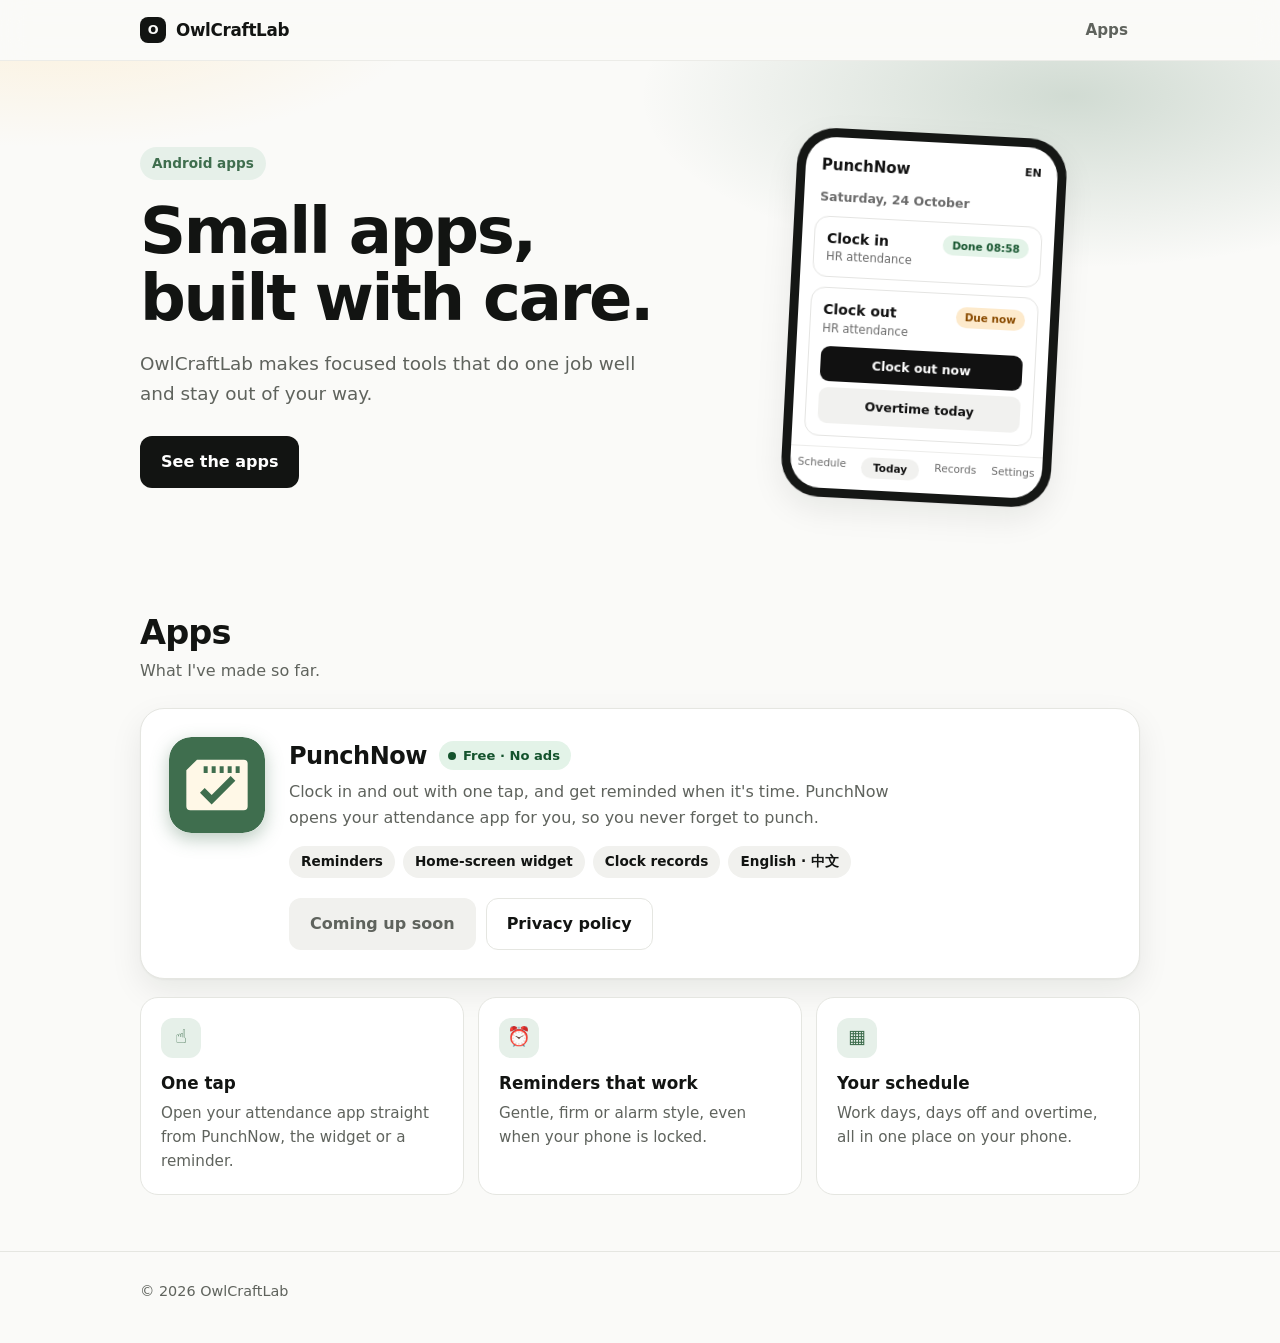
==== index.html @ ca29d02a "add PunchNow app info" ====
<!doctype html>
<html lang="en">
<head>
<meta charset="utf-8">
<meta name="viewport" content="width=device-width, initial-scale=1">
<title>OwlCraftLab – Apps</title>
<meta name="description" content="Small, careful Android apps from OwlCraftLab.">
<link rel="icon" href="icons/punchnow.svg" type="image/svg+xml">
<link rel="stylesheet" href="style.css">
</head>
<body>
<header class="nav">
  <div class="wrap">
    <a class="brand-link" href="index.html"><span class="dot">O</span>OwlCraftLab</a>
    <nav class="nav-links"><a href="#apps">Apps</a></nav>
  </div>
</header>

<main>
  <div class="hero">
    <div class="wrap">
      <div class="copy">
        <p class="eyebrow">Android apps</p>
        <h1>Small apps, built with care.</h1>
        <p class="lead">OwlCraftLab makes focused tools that do one job well and stay out of your way.</p>
        <div class="actions">
          <a class="btn primary" href="#apps">See the apps</a>
        </div>
      </div>
      <div class="stage" aria-hidden="true">
        <div class="phone">
          <div class="screen">
            <div class="bar"><span>PunchNow</span><small>EN</small></div>
            <div class="date">Saturday, 24 October</div>
            <div class="m-card">
              <div class="m-row"><div><h3>Clock in</h3><div class="who">HR attendance</div></div><span class="pill done">Done 08:58</span></div>
            </div>
            <div class="m-card">
              <div class="m-row"><div><h3>Clock out</h3><div class="who">HR attendance</div></div><span class="pill due">Due now</span></div>
              <div class="m-btn">Clock out now</div>
              <div class="m-btn sec">Overtime today</div>
            </div>
            <div class="m-tabs"><span>Schedule</span><span class="on">Today</span><span>Records</span><span>Settings</span></div>
          </div>
        </div>
      </div>
    </div>
  </div>

  <section id="apps">
    <div class="wrap">
      <div class="section-head">
        <h2>Apps</h2>
        <p>What I've made so far.</p>
      </div>
      <div class="app-card">
        <img class="app-icon" src="icons/punchnow.svg" alt="" width="96" height="96">
        <div>
          <div class="title-row"><h3>PunchNow</h3><span class="model free">Free · No ads</span></div>
          <p>Clock in and out with one tap, and get reminded when it's time. PunchNow opens your attendance app for you, so you never forget to punch.</p>
          <div class="chips"><span class="chip">Reminders</span><span class="chip">Home-screen widget</span><span class="chip">Clock records</span><span class="chip">English · 中文</span></div>
          <div class="actions">
            <span class="btn soon">Coming up soon</span>
            <a class="btn ghost" href="privacy/punchnow.html">Privacy policy</a>
          </div>
        </div>
      </div>
      <div class="tiles">
        <div class="tile"><div class="glyph">☝</div><h4>One tap</h4><p>Open your attendance app straight from PunchNow, the widget or a reminder.</p></div>
        <div class="tile"><div class="glyph">⏰</div><h4>Reminders that work</h4><p>Gentle, firm or alarm style, even when your phone is locked.</p></div>
        <div class="tile"><div class="glyph">▦</div><h4>Your schedule</h4><p>Work days, days off and overtime, all in one place on your phone.</p></div>
      </div>
    </div>
  </section>
</main>

<footer class="site">
  <div class="wrap">
    <span>© 2026 OwlCraftLab</span>
  </div>
</footer>
</body>
</html>
---- style.css ----
/* OwlCraftLab: graphite neutrals (same as the PunchNow app) with the app icon's green as the only accent. */
:root {
  --bg: #fafaf8; --surface: #ffffff; --soft: #f1f1ee; --text: #121412; --muted: #5f635d; --line: #e5e6e1;
  --accent: #3f6e4e; --accent-ink: #ffffff; --accent-soft: #e6f0e9; --btn: #121412; --btn-ink: #ffffff;
  --glow-a: rgba(63, 110, 78, .22); --glow-b: rgba(255, 214, 140, .28);
  --ok-bg: #e3f3e8; --ok-ink: #14532d; --due-bg: #fdeacc; --due-ink: #8a4b00;
  --shadow: 0 1px 2px rgba(0, 0, 0, .04), 0 12px 32px rgba(18, 20, 18, .08);
}
@media (prefers-color-scheme: dark) {
  :root {
    --bg: #0e100e; --surface: #171917; --soft: #212421; --text: #f1f2ee; --muted: #9ea29a; --line: #2a2d2a;
    --accent: #8fc9a2; --accent-ink: #0e100e; --accent-soft: #1c2a21; --btn: #f1f2ee; --btn-ink: #0e100e;
    --glow-a: rgba(111, 176, 133, .20); --glow-b: rgba(255, 190, 90, .10);
    --shadow: 0 1px 2px rgba(0, 0, 0, .4), 0 16px 40px rgba(0, 0, 0, .45);
  }
}
* { box-sizing: border-box; }
html { scroll-behavior: smooth; }
body {
  margin: 0; background: var(--bg); color: var(--text);
  font: 16px/1.6 system-ui, -apple-system, "Segoe UI", Roboto, "Helvetica Neue", sans-serif;
  -webkit-font-smoothing: antialiased;
}
a { color: inherit; }
img, svg { max-width: 100%; }
.wrap { width: 100%; max-width: 1040px; margin: 0 auto; padding-inline: 20px; }

/* top bar */
.nav { position: sticky; top: 0; z-index: 10; backdrop-filter: saturate(1.4) blur(14px); background: color-mix(in srgb, var(--bg) 78%, transparent); border-bottom: 1px solid color-mix(in srgb, var(--line) 70%, transparent); }
.nav .wrap { display: flex; align-items: center; justify-content: space-between; height: 60px; }
.brand-link { display: inline-flex; align-items: center; gap: 10px; font-weight: 800; letter-spacing: -.02em; text-decoration: none; font-size: 1.05rem; }
.brand-link .dot { width: 26px; height: 26px; border-radius: 8px; background: var(--text); color: var(--bg); display: grid; place-items: center; font-size: .8rem; font-weight: 800; }
.nav-links { display: flex; gap: 6px; }
.nav-links a { text-decoration: none; color: var(--muted); font-weight: 600; font-size: .95rem; padding: 8px 12px; border-radius: 10px; }
.nav-links a:hover { background: var(--soft); color: var(--text); }

/* hero */
.hero { position: relative; overflow: hidden; }
.hero::before { content: ""; position: absolute; inset: -20% -10% auto -10%; height: 90%; z-index: -1;
  background: radial-gradient(40% 55% at 78% 30%, var(--glow-a), transparent 70%), radial-gradient(35% 45% at 12% 10%, var(--glow-b), transparent 70%); }
.hero .wrap { display: grid; grid-template-columns: 1.1fr .9fr; gap: 40px; align-items: center; padding-block: 72px 56px; }
.eyebrow { display: inline-flex; align-items: center; gap: 8px; font-size: .85rem; font-weight: 700; color: var(--accent); background: var(--accent-soft); padding: 6px 12px; border-radius: 999px; margin: 0 0 18px; }
h1 { font-size: clamp(2.4rem, 6vw, 4rem); line-height: 1.04; letter-spacing: -.035em; margin: 0 0 18px; font-weight: 800; text-wrap: balance; }
.lead { font-size: 1.15rem; color: var(--muted); max-width: 34rem; margin: 0 0 28px; }
.actions { display: flex; flex-wrap: wrap; gap: 10px; }
.btn { display: inline-flex; align-items: center; gap: 8px; padding: 12px 20px; border-radius: 12px; font-weight: 700; text-decoration: none; background: var(--soft); color: var(--text); border: 1px solid transparent; transition: transform .15s ease, background .15s ease; }
.btn:hover { transform: translateY(-1px); }
.btn.primary { background: var(--btn); color: var(--btn-ink); }
.btn.ghost { background: transparent; border-color: var(--line); }
.btn.soon { background: var(--soft); color: var(--muted); cursor: default; }
.btn.soon:hover { transform: none; }

/* phone mock */
.stage { display: flex; justify-content: center; }
.phone { width: 270px; border-radius: 38px; padding: 9px; background: #151715; box-shadow: var(--shadow); transform: rotate(3deg); }
.screen { background: #fff; color: #111; border-radius: 30px; padding: 16px 12px 12px; display: flex; flex-direction: column; gap: 10px; font-size: 12.5px; line-height: 1.4; }
.screen .bar { display: flex; justify-content: space-between; font-weight: 700; font-size: 15px; padding: 2px 4px; }
.screen .bar small { font-size: 11px; font-weight: 700; }
.screen .date { color: #6b6b6b; font-weight: 600; padding-left: 4px; }
.m-card { border: 1px solid #e4e4e2; border-radius: 14px; padding: 12px; }
.m-row { display: flex; justify-content: space-between; align-items: flex-start; gap: 6px; }
.m-card h3 { margin: 0; font-size: 14px; }
.m-card .who { color: #6b6b6b; font-size: 11.5px; }
.pill { font-size: 10.5px; font-weight: 700; padding: 3px 9px; border-radius: 999px; white-space: nowrap; }
.pill.done { background: #e3f3e8; color: #14532d; } .pill.due { background: #fdeacc; color: #8a4b00; }
.m-btn { margin-top: 10px; text-align: center; font-weight: 700; padding: 9px; border-radius: 9px; background: #111; color: #fff; }
.m-btn.sec { background: #f1f1ef; color: #111; margin-top: 6px; }
.m-tabs { display: flex; justify-content: space-around; padding-top: 8px; border-top: 1px solid #ececea; color: #6b6b6b; font-size: 10.5px; margin-inline: -12px; }
.m-tabs .on { background: #f1f1ef; color: #111; font-weight: 700; padding: 3px 12px; border-radius: 999px; }

/* sections */
section { padding-block: 56px; }
.section-head { margin-bottom: 24px; }
.section-head h2 { font-size: clamp(1.5rem, 3.4vw, 2.1rem); letter-spacing: -.025em; margin: 0 0 6px; line-height: 1.15; }
.section-head p { color: var(--muted); margin: 0; }
.app-card { display: grid; grid-template-columns: auto 1fr; gap: 24px; background: var(--surface); border: 1px solid var(--line); border-radius: 24px; padding: 28px; box-shadow: var(--shadow); }
.app-icon { width: 96px; height: 96px; border-radius: 22px; box-shadow: 0 6px 18px rgba(63, 110, 78, .35); }
.app-card h3 { margin: 0 0 4px; font-size: 1.5rem; letter-spacing: -.02em; }
.app-card p { color: var(--muted); margin: 0 0 16px; max-width: 40rem; }
.chips { display: flex; flex-wrap: wrap; gap: 8px; margin-bottom: 20px; }
.chip { font-size: .85rem; font-weight: 600; padding: 5px 12px; border-radius: 999px; background: var(--soft); }
.tiles { display: grid; grid-template-columns: repeat(3, 1fr); gap: 14px; margin-top: 18px; }
.tile { background: var(--surface); border: 1px solid var(--line); border-radius: 18px; padding: 20px; }
.tile .glyph { width: 40px; height: 40px; border-radius: 12px; background: var(--accent-soft); color: var(--accent); display: grid; place-items: center; font-size: 1.2rem; margin-bottom: 12px; }
.tile h4 { margin: 0 0 4px; font-size: 1.05rem; }
.tile p { margin: 0; color: var(--muted); font-size: .95rem; }

footer.site { border-top: 1px solid var(--line); padding-block: 28px 40px; color: var(--muted); font-size: .9rem; }
footer.site .wrap { display: flex; flex-wrap: wrap; gap: 8px 20px; justify-content: space-between; }
footer.site a { text-decoration: none; font-weight: 600; }

/* privacy page */
.doc { max-width: 720px; margin: 0 auto; padding: 48px 20px 72px; }
.doc-head { display: flex; align-items: center; gap: 16px; margin-bottom: 8px; }
.doc-head img { width: 56px; height: 56px; border-radius: 14px; }
.doc h1 { font-size: clamp(1.8rem, 4.5vw, 2.4rem); margin: 0; letter-spacing: -.03em; }
.doc .updated { color: var(--muted); margin: 0 0 28px; }
.doc h2 { font-size: 1.2rem; margin: 36px 0 8px; letter-spacing: -.01em; }
.doc p, .doc li { margin: 0 0 12px; }
.doc ul { padding-left: 20px; margin: 0 0 12px; }
.summary { background: var(--accent-soft); border: 1px solid color-mix(in srgb, var(--accent) 25%, transparent); border-radius: 18px; padding: 18px 20px; margin: 0 0 8px; }
.summary p { margin: 0 0 8px; font-weight: 700; }
.summary ul { list-style: none; padding: 0; margin: 0; }
.summary li { margin: 0 0 6px; padding-left: 26px; position: relative; }
.summary li::before { content: "✓"; position: absolute; left: 0; color: var(--accent); font-weight: 800; }

@media (max-width: 820px) {
  .hero .wrap { grid-template-columns: 1fr; padding-block: 40px 32px; }
  .stage { order: -1; }
  .phone { transform: none; width: 250px; }
  .tiles { grid-template-columns: 1fr; }
  .app-card { grid-template-columns: 1fr; padding: 22px; }
}
@media (prefers-reduced-motion: no-preference) {
  .hero .copy > * { animation: rise .6s cubic-bezier(.2, .7, .2, 1) both; }
  .hero .copy > *:nth-child(2) { animation-delay: .06s; } .hero .copy > *:nth-child(3) { animation-delay: .12s; } .hero .copy > *:nth-child(4) { animation-delay: .18s; }
  .phone { animation: float 7s ease-in-out infinite; }
}
@keyframes rise { from { opacity: 0; transform: translateY(12px); } }
@keyframes float { 50% { translate: 0 -8px; } }

/* How an app is paid for: one badge per app card. Pick one class: .free (no ads), .ads (free with ads), .paid. */
.title-row { display: flex; flex-wrap: wrap; align-items: center; gap: 8px 12px; margin-bottom: 4px; }
.title-row h3 { margin: 0; }
.model { display: inline-flex; align-items: center; gap: 7px; font-size: .82rem; font-weight: 700; padding: 4px 11px 4px 9px; border-radius: 999px; }
.model::before { content: ""; width: 8px; height: 8px; border-radius: 50%; background: currentColor; }
.model.free { background: var(--ok-bg); color: var(--ok-ink); }
.model.ads { background: var(--due-bg); color: var(--due-ink); }
.model.paid { background: var(--soft); color: var(--text); border: 1px solid var(--line); }
@media (prefers-color-scheme: dark) {
  .model.free { background: #17301f; color: #9fd9b0; }
  .model.ads { background: #3a2c10; color: #f3c27a; }
}
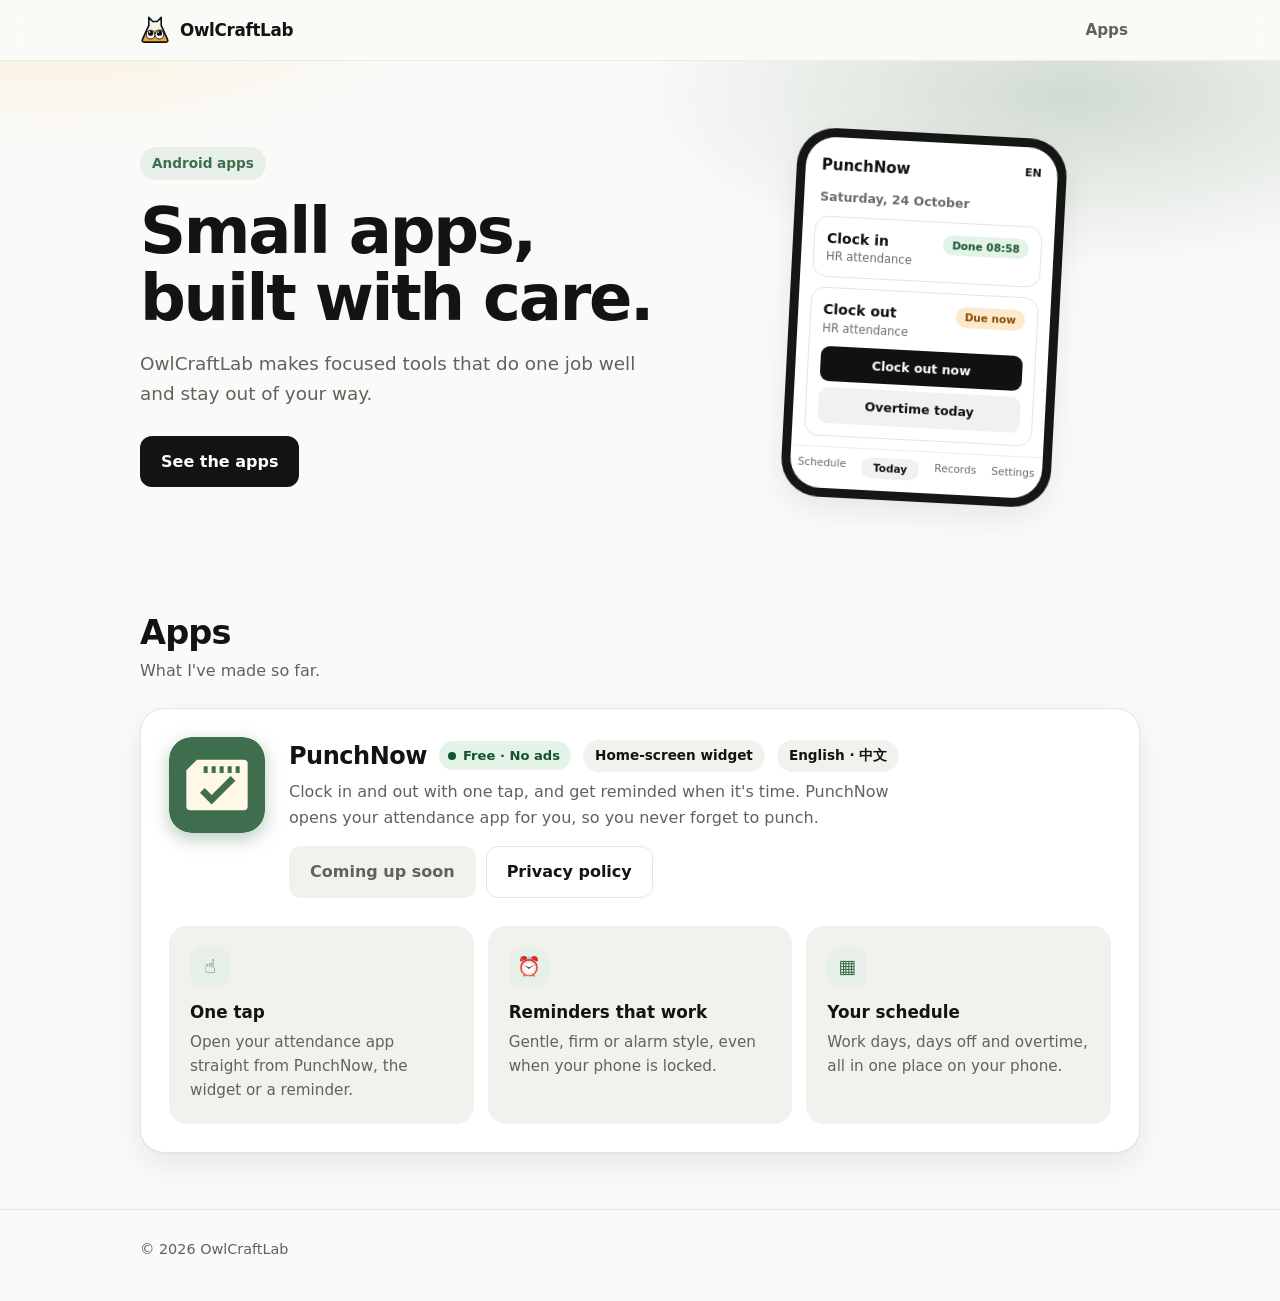
==== commit 11f06174: "add OwlCraftLab logo to header and move app features into the PunchNow card" ====
--- a/index.html
+++ b/index.html
@@ -11,7 +11,7 @@
 <body>
 <header class="nav">
   <div class="wrap">
-    <a class="brand-link" href="index.html"><span class="dot">O</span>OwlCraftLab</a>
+    <a class="brand-link" href="index.html"><img class="brand-mark" src="icons/owlcraftlab.svg" alt="" width="30" height="30">OwlCraftLab</a>
     <nav class="nav-links"><a href="#apps">Apps</a></nav>
   </div>
 </header>
@@ -56,19 +56,18 @@
       <div class="app-card">
         <img class="app-icon" src="icons/punchnow.svg" alt="" width="96" height="96">
         <div>
-          <div class="title-row"><h3>PunchNow</h3><span class="model free">Free · No ads</span></div>
+          <div class="title-row"><h3>PunchNow</h3><span class="model free">Free · No ads</span><span class="chip">Home-screen widget</span><span class="chip">English · 中文</span></div>
           <p>Clock in and out with one tap, and get reminded when it's time. PunchNow opens your attendance app for you, so you never forget to punch.</p>
-          <div class="chips"><span class="chip">Reminders</span><span class="chip">Home-screen widget</span><span class="chip">Clock records</span><span class="chip">English · 中文</span></div>
           <div class="actions">
             <span class="btn soon">Coming up soon</span>
             <a class="btn ghost" href="privacy/punchnow.html">Privacy policy</a>
           </div>
         </div>
-      </div>
-      <div class="tiles">
-        <div class="tile"><div class="glyph">☝</div><h4>One tap</h4><p>Open your attendance app straight from PunchNow, the widget or a reminder.</p></div>
-        <div class="tile"><div class="glyph">⏰</div><h4>Reminders that work</h4><p>Gentle, firm or alarm style, even when your phone is locked.</p></div>
-        <div class="tile"><div class="glyph">▦</div><h4>Your schedule</h4><p>Work days, days off and overtime, all in one place on your phone.</p></div>
+        <div class="tiles">
+          <div class="tile"><div class="glyph">☝</div><h4>One tap</h4><p>Open your attendance app straight from PunchNow, the widget or a reminder.</p></div>
+          <div class="tile"><div class="glyph">⏰</div><h4>Reminders that work</h4><p>Gentle, firm or alarm style, even when your phone is locked.</p></div>
+          <div class="tile"><div class="glyph">▦</div><h4>Your schedule</h4><p>Work days, days off and overtime, all in one place on your phone.</p></div>
+        </div>
       </div>
     </div>
   </section>
--- a/style.css
+++ b/style.css
@@ -29,7 +29,7 @@
 .nav { position: sticky; top: 0; z-index: 10; backdrop-filter: saturate(1.4) blur(14px); background: color-mix(in srgb, var(--bg) 78%, transparent); border-bottom: 1px solid color-mix(in srgb, var(--line) 70%, transparent); }
 .nav .wrap { display: flex; align-items: center; justify-content: space-between; height: 60px; }
 .brand-link { display: inline-flex; align-items: center; gap: 10px; font-weight: 800; letter-spacing: -.02em; text-decoration: none; font-size: 1.05rem; }
-.brand-link .dot { width: 26px; height: 26px; border-radius: 8px; background: var(--text); color: var(--bg); display: grid; place-items: center; font-size: .8rem; font-weight: 800; }
+.brand-link .brand-mark { width: 30px; height: 30px; display: block; }
 .nav-links { display: flex; gap: 6px; }
 .nav-links a { text-decoration: none; color: var(--muted); font-weight: 600; font-size: .95rem; padding: 8px 12px; border-radius: 10px; }
 .nav-links a:hover { background: var(--soft); color: var(--text); }
@@ -79,6 +79,8 @@
 .app-card p { color: var(--muted); margin: 0 0 16px; max-width: 40rem; }
 .chips { display: flex; flex-wrap: wrap; gap: 8px; margin-bottom: 20px; }
 .chip { font-size: .85rem; font-weight: 600; padding: 5px 12px; border-radius: 999px; background: var(--soft); }
+.app-card .tiles { grid-column: 1 / -1; margin-top: 4px; }
+.app-card .tile { background: var(--soft); border-color: transparent; }
 .tiles { display: grid; grid-template-columns: repeat(3, 1fr); gap: 14px; margin-top: 18px; }
 .tile { background: var(--surface); border: 1px solid var(--line); border-radius: 18px; padding: 20px; }
 .tile .glyph { width: 40px; height: 40px; border-radius: 12px; background: var(--accent-soft); color: var(--accent); display: grid; place-items: center; font-size: 1.2rem; margin-bottom: 12px; }
